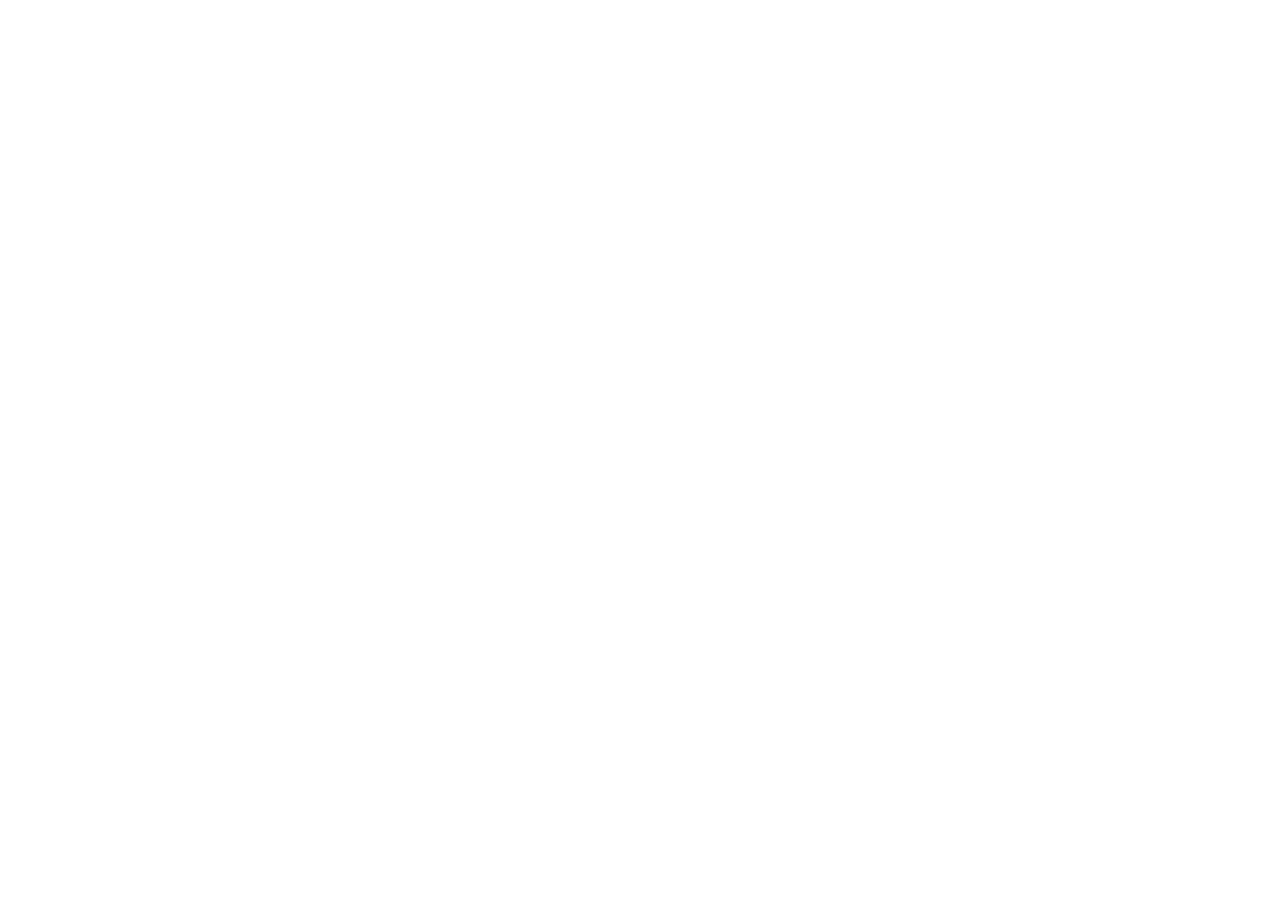
==== BackendToDoListOFP/TodoFront/sign_up/index.html @ 36b738cc "Structure front v2" ====
<!DOCTYPE html>
<html lang="en">
<head>
    <meta charset="UTF-8">
    <meta name="viewport" content="width=device-width, initial-scale=1.0">
    <title>Document</title>
</head>
<body>
    
</body>
</html>
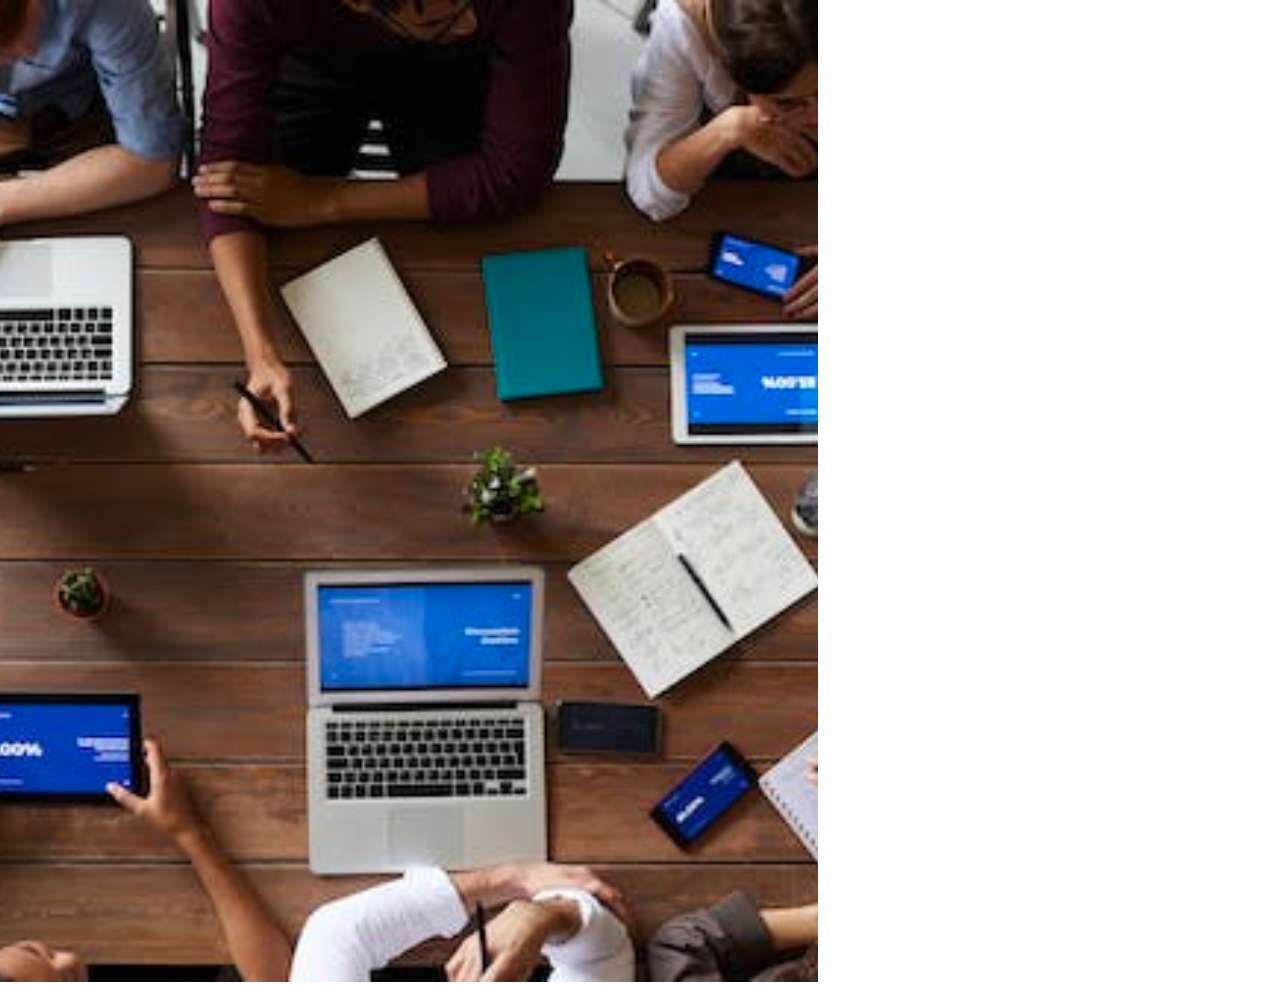
==== commit 04ec5e58: "add images" ====
--- a/BackendToDoListOFP/TodoFront/sign_up/index.html
+++ b/BackendToDoListOFP/TodoFront/sign_up/index.html
@@ -3,9 +3,16 @@
 <head>
     <meta charset="UTF-8">
     <meta name="viewport" content="width=device-width, initial-scale=1.0">
-    <title>Document</title>
+    <title>Todolist-ofp</title>
+    <link href="./index.css" rel="stylesheet" />
 </head>
 <body>
+    <div class="sign-up-wallpaper">
+        <img src="../images/image 1.svg"/>
+    </div>
+    <div class="sign-up-form">
+
+    </div>
     
 </body>
 </html>--- a/BackendToDoListOFP/TodoFront/sign_up/index.css
+++ b/BackendToDoListOFP/TodoFront/sign_up/index.css
@@ -0,0 +1,7 @@
+body{
+    overflow-y: hidden;
+    width: 100vw;
+    height: 100vh;
+    padding: 0;
+    margin: 0;
+}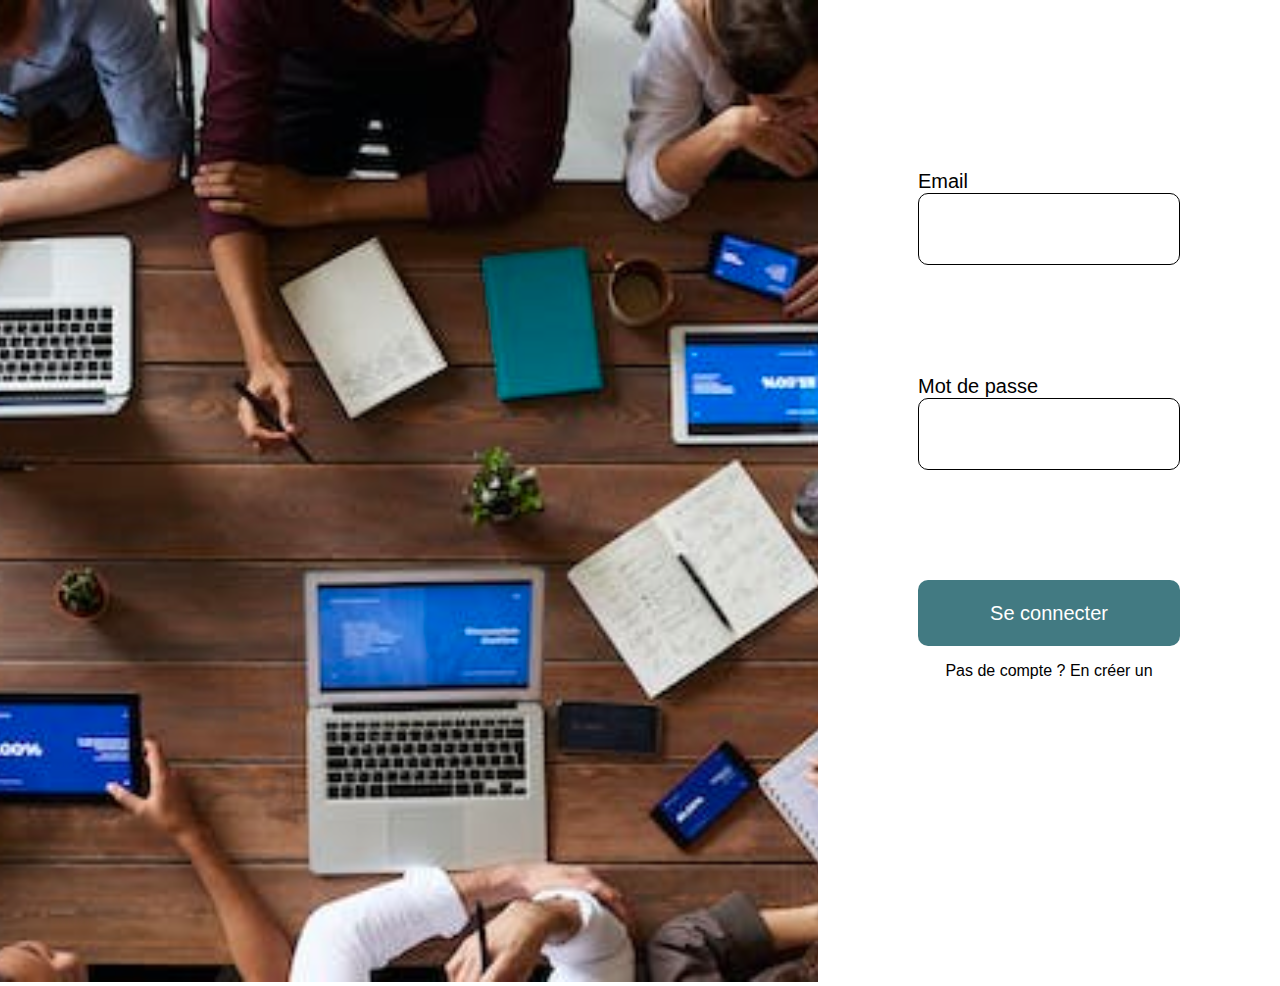
==== commit e06bb960: "signin added" ====
--- a/BackendToDoListOFP/TodoFront/sign_up/index.html
+++ b/BackendToDoListOFP/TodoFront/sign_up/index.html
@@ -1,18 +1,33 @@
 <!DOCTYPE html>
 <html lang="en">
+
 <head>
     <meta charset="UTF-8">
     <meta name="viewport" content="width=device-width, initial-scale=1.0">
     <title>Todolist-ofp</title>
     <link href="./index.css" rel="stylesheet" />
 </head>
+
 <body>
     <div class="sign-up-wallpaper">
-        <img src="../images/image 1.svg"/>
+        <img src="../images/image 1.svg" />
     </div>
     <div class="sign-up-form">
+        <div class="sign-up">
+            <div class="email-wrap">
+                <label>Email</label>
+                <input></input>
+            </div>
+            <div class="password-wrap">
+                <label>Mot de passe</label>
+                <input></input>
+            </div>
+            <div class="connect-wrap">
+                <button ca>Se connecter</button>
+                <p class="switch">Pas de compte ? En créer un</p>
+            </div>
+        </div>
+    </div>
+</body>
 
-    </div>
-    
-</body>
 </html>--- a/BackendToDoListOFP/TodoFront/sign_up/index.css
+++ b/BackendToDoListOFP/TodoFront/sign_up/index.css
@@ -4,4 +4,73 @@
     height: 100vh;
     padding: 0;
     margin: 0;
+    display: flex;
+    font-family:Arial, Helvetica, sans-serif;
+}
+
+.sign-up-form{
+    width: 100%;
+    display: flex;
+    flex-direction: column;
+    padding: 100px;
+    height: 100%;
+    box-sizing: border-box;
+}
+
+.sign-up{
+    height: 80%;
+    width: 100%;
+    justify-content: space-between;
+    display: flex;
+    flex-direction: column;
+    margin: auto;
+}
+
+.email-wrap{
+    display: flex;
+    flex-direction: column;
+    height: 150px;
+}
+
+.password-wrap{
+    display: flex;
+    flex-direction: column;
+    height: 150px;
+}
+
+.connect-wrap{
+    display: flex;
+    flex-direction: column;
+    height: 150px;
+    text-align: center;
+}
+
+.connect-wrap > button{
+    height: 66px;
+    border-radius: 10px;
+    outline: none;
+    border: none;
+    color: #FFF;
+    background-color: #427A82;
+    font-size: 20px;
+}
+
+button:hover{
+    cursor: pointer;
+}
+
+input{
+    height: 50px;
+    border-radius: 10px;
+    outline: none;
+    border: 1px solid black;
+    padding: 10px;
+}
+
+label{
+    font-size: 20px;
+}
+
+.switch:hover{
+    text-decoration: underline;
 }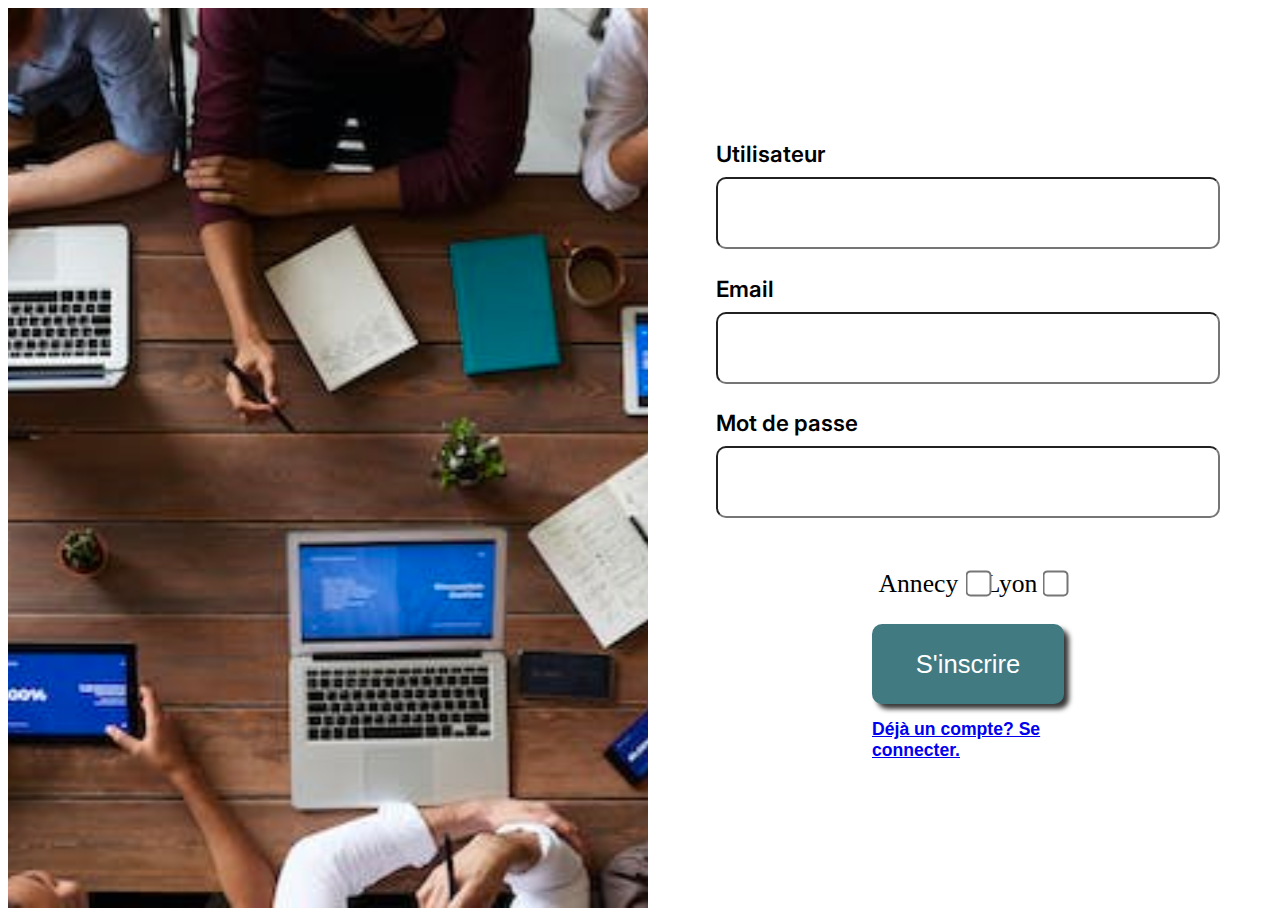
==== commit d237067c: "Sign Up page finish" ====
--- a/BackendToDoListOFP/TodoFront/sign_up/index.html
+++ b/BackendToDoListOFP/TodoFront/sign_up/index.html
@@ -4,28 +4,54 @@
 <head>
     <meta charset="UTF-8">
     <meta name="viewport" content="width=device-width, initial-scale=1.0">
-    <title>Todolist-ofp</title>
-    <link href="./index.css" rel="stylesheet" />
+    <title>Todolist</title>
+
+    <!-- //////////// FONTS \\\\\\\\\\\ -->
+
+    <link rel="preconnect" href="https://fonts.googleapis.com">
+    <link rel="preconnect" href="https://fonts.gstatic.com" crossorigin>
+    <link
+        href="https://fonts.googleapis.com/css2?family=Dancing+Script:wght@500&family=Inter&family=Poppins:wght@300;500;700&display=swap"
+        rel="stylesheet">
+
+    <!-- //////////// CSS \\\\\\\\\\\ -->
+
+    <link href="style.css" rel="stylesheet">
+
 </head>
 
 <body>
-    <div class="sign-up-wallpaper">
-        <img src="../images/image 1.svg" />
-    </div>
-    <div class="sign-up-form">
-        <div class="sign-up">
-            <div class="email-wrap">
-                <label>Email</label>
-                <input></input>
+    <div class="image" alt="collab"></div>
+    <div class="container">
+
+        <!-- //////////// IDENTIFIANTS \\\\\\\\\\\ -->
+
+        <div class="identifiants">
+            <label for="Username">Utilisateur</label>
+            <input type="username">
+            <label for="Email">Email</label>
+            <input type="email">
+            <label for="passe">Mot de passe</label>
+            <input type="password">
+        </div>
+
+        <!-- //////////// REGIONS \\\\\\\\\\\ -->
+
+        <span class="regions">
+            <div class="annecy">
+                <p>Annecy</p><input type="checkbox" class="mycheckbox">
             </div>
-            <div class="password-wrap">
-                <label>Mot de passe</label>
-                <input></input>
+            <div class="lyon">
+                <p>Lyon</p><input type="checkbox" class="mycheckbox">
             </div>
-            <div class="connect-wrap">
-                <button ca>Se connecter</button>
-                <p class="switch">Pas de compte ? En créer un</p>
-            </div>
+        </span>
+
+        <!-- //////////// INSCRIPTION \\\\\\\\\\\ -->
+
+        <div class="inscription">
+            <button class="btn">S'inscrire</button>
+            <h2><a href="#">Déjà un compte? Se connecter.</a></h2>
+
         </div>
     </div>
 </body>
--- a/BackendToDoListOFP/TodoFront/sign_up/style.css
+++ b/BackendToDoListOFP/TodoFront/sign_up/style.css
@@ -0,0 +1,117 @@
+body {
+    width: 100vw;
+    height: 100vh;
+    display: flex;
+    overflow-y: hidden;
+}
+
+.image {
+    background-image: url("../images/image 1.svg");
+    width: 50%;
+    background-repeat: no-repeat;
+    background-size: cover;
+}
+
+.container { 
+    background-color: rgb(255, 255, 255);
+    width: 50%;
+    display: flex;
+    justify-content: center;
+    align-items: center;
+    flex-direction: column;
+}
+
+/*     IDENTIFIANTS    */
+
+.identifiants {
+    font-family: Inter;
+    font-size: 1.4rem;
+    font-weight: 600;
+    display: flex;
+    flex-direction: column;
+}
+
+.identifiants label {
+    margin-bottom: 2%;
+}
+
+.identifiants input {
+    height: 3rem;
+    width: 30rem;
+    border-radius: 10px;
+    margin-bottom: 5%;
+    font-size: 20px;
+    padding: 10px;
+}
+
+input:focus {
+    border: 3px solid #427A82;
+    /* Changer la couleur de la bordure lorsque l'input est en focus */
+    outline: none;
+    /* Supprimer l'outline (lueur) par défaut sur le focus */
+}
+
+/*     REGIONS   */
+
+.regions {
+    display: flex;
+    font-size: 1.6rem;
+    font-weight: 500;
+    width: 30%;
+    justify-content: center;
+    justify-content: space-evenly;
+    align-items: center;
+}
+
+.regions p {
+    margin-right: 10%;
+}
+
+.annecy {
+    display: flex;
+}
+
+.lyon {
+    display: flex;
+}
+
+/*     INSCRIPTION   */
+
+.inscription {
+    display: flex;
+    justify-content: center;
+    flex-direction: column;
+    align-items: center;
+    width: 30%;
+}
+
+.inscription .btn {
+    width: 100%;
+    height: 5rem;
+    border-radius: 10px;
+    background-color: #427A82;
+    color: #FFF;
+    font-size: 1.6rem;
+    border: none;
+    cursor: pointer;
+    box-shadow: 5px 5px 5px rgba(0, 0, 0, 0.781);
+}
+
+.inscription .btn:hover {
+    background-color: #550600;
+}
+
+/*     H2    */
+
+h2 {
+    font-size: 1.1rem;
+    font-family: Arial, Helvetica, sans-serif;
+}
+
+h2 a:hover {
+    color: #550600;
+}
+
+.mycheckbox {
+    transform: scale(2);
+}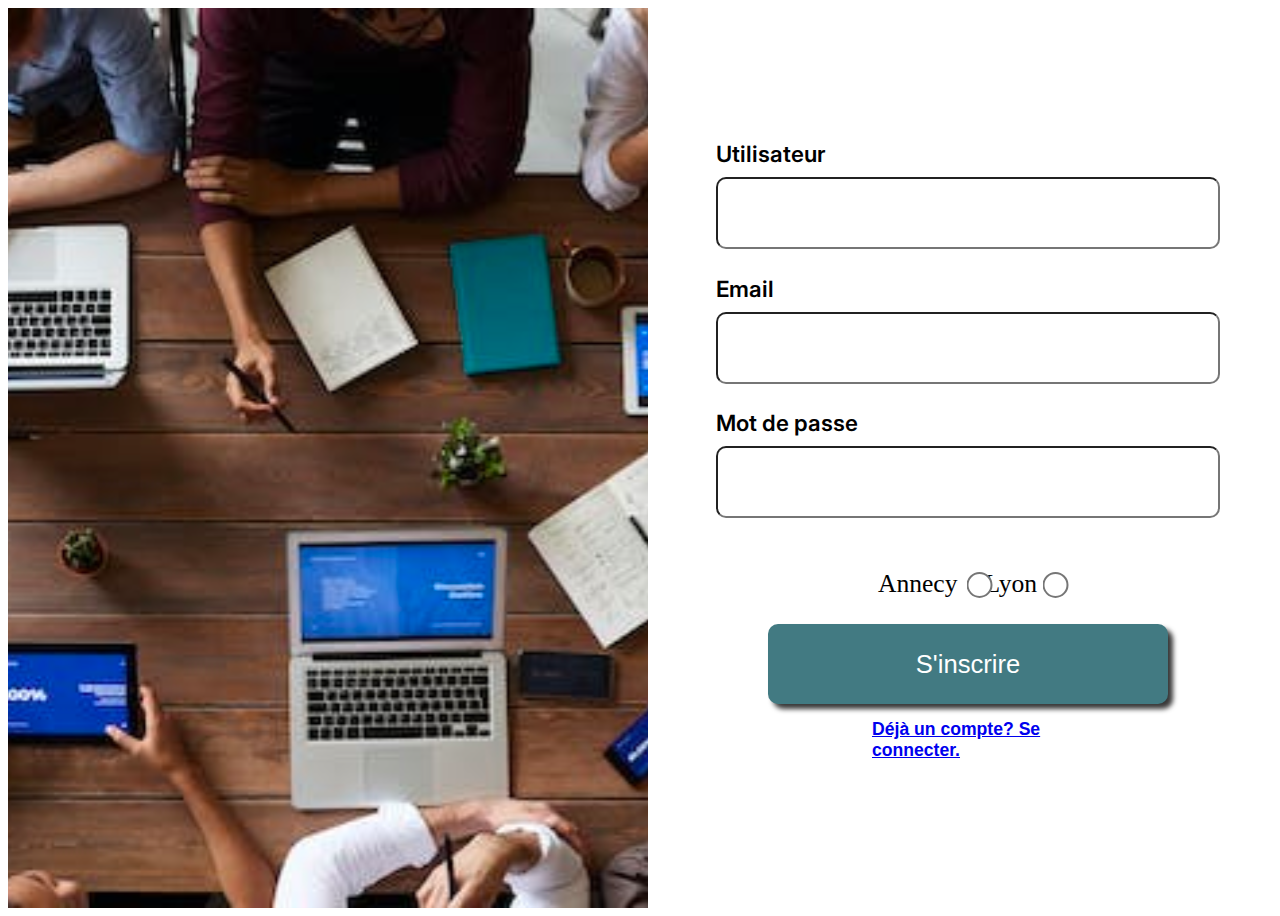
==== commit 87e1297d: "Correction sur les checkbox (changement en radio)" ====
--- a/BackendToDoListOFP/TodoFront/sign_up/index.html
+++ b/BackendToDoListOFP/TodoFront/sign_up/index.html
@@ -39,10 +39,12 @@
 
         <span class="regions">
             <div class="annecy">
-                <p>Annecy</p><input type="checkbox" class="mycheckbox">
+                <p>Annecy</p><input type="radio" id="annecy" name="ville" value="annecy">
+                <label for="annecy"></label>
             </div>
             <div class="lyon">
-                <p>Lyon</p><input type="checkbox" class="mycheckbox">
+                <p>Lyon</p><input type="radio" id="lyon" name="ville" value="lyon">
+                <label for="lyon"></label>
             </div>
         </span>
 
--- a/BackendToDoListOFP/TodoFront/sign_up/style.css
+++ b/BackendToDoListOFP/TodoFront/sign_up/style.css
@@ -86,7 +86,7 @@
 }
 
 .inscription .btn {
-    width: 100%;
+    width: 25rem;
     height: 5rem;
     border-radius: 10px;
     background-color: #427A82;
@@ -112,6 +112,6 @@
     color: #550600;
 }
 
-.mycheckbox {
+.regions input {
     transform: scale(2);
 }